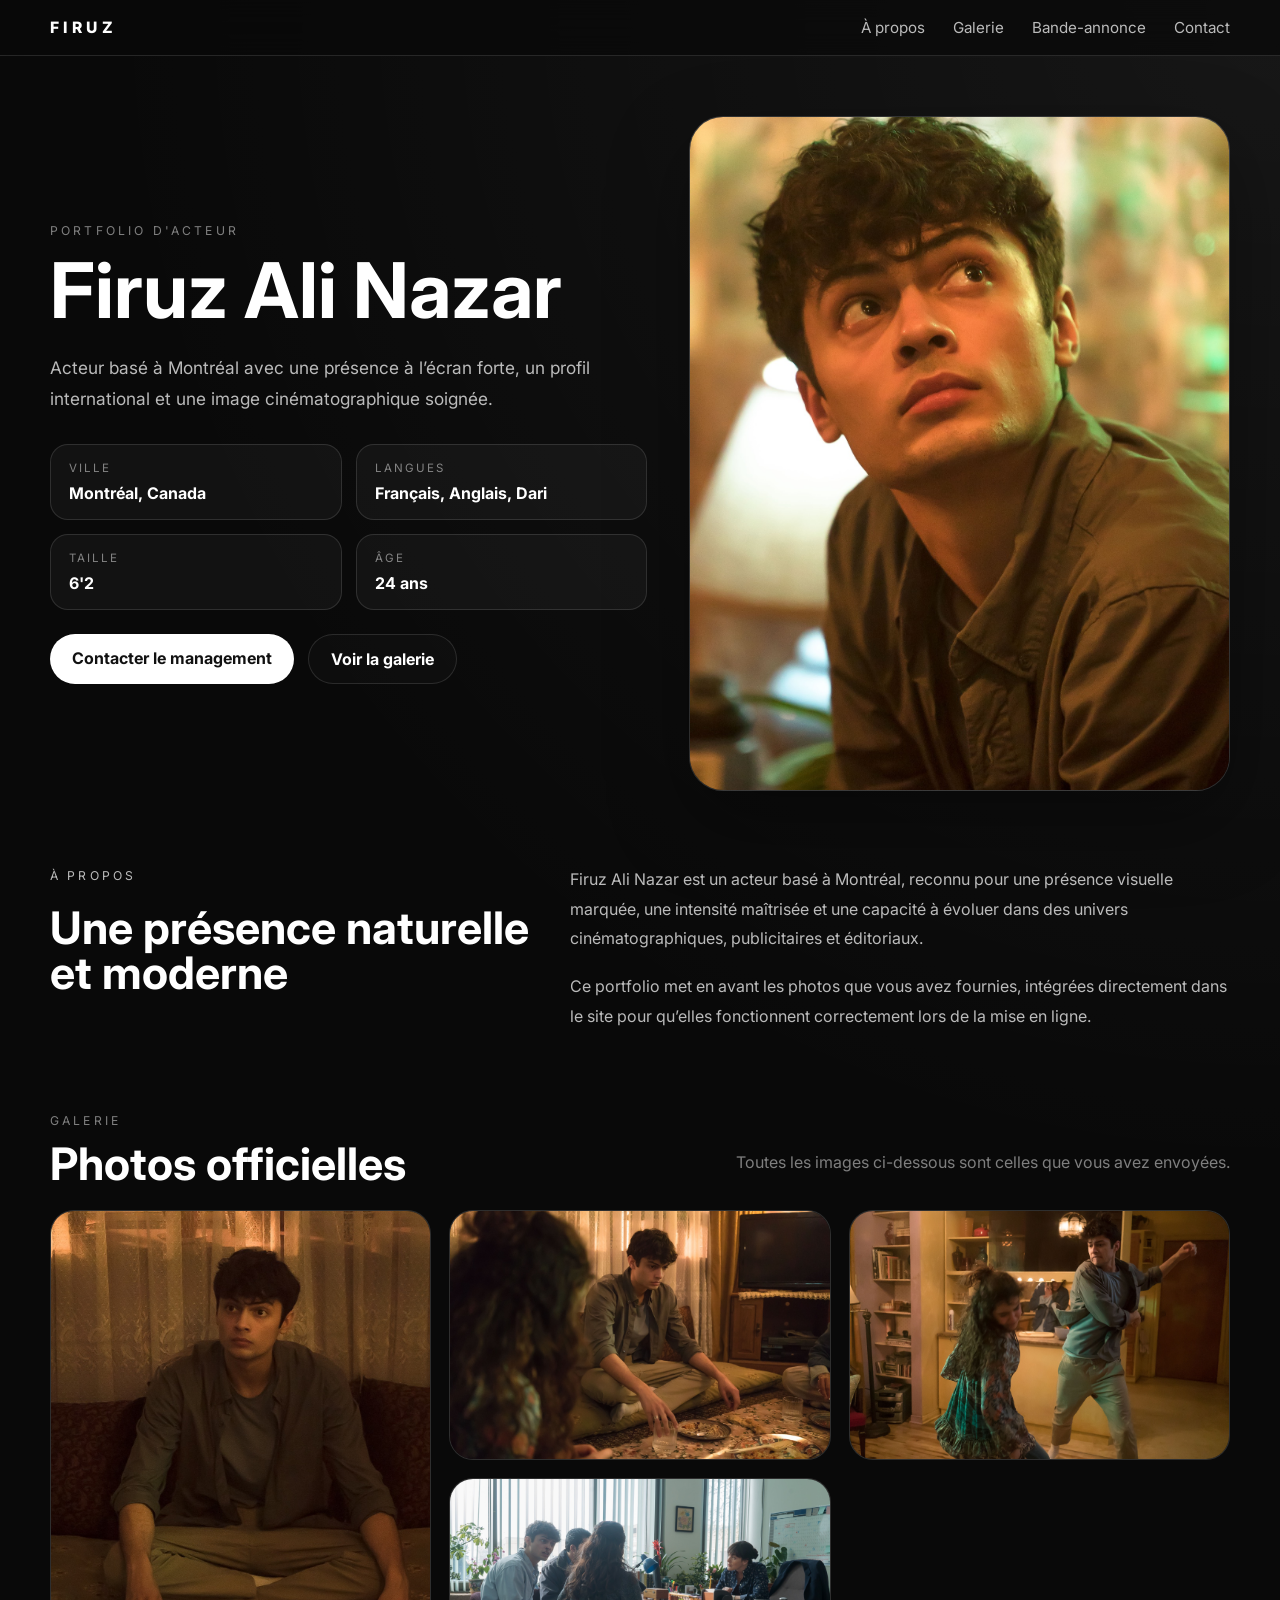
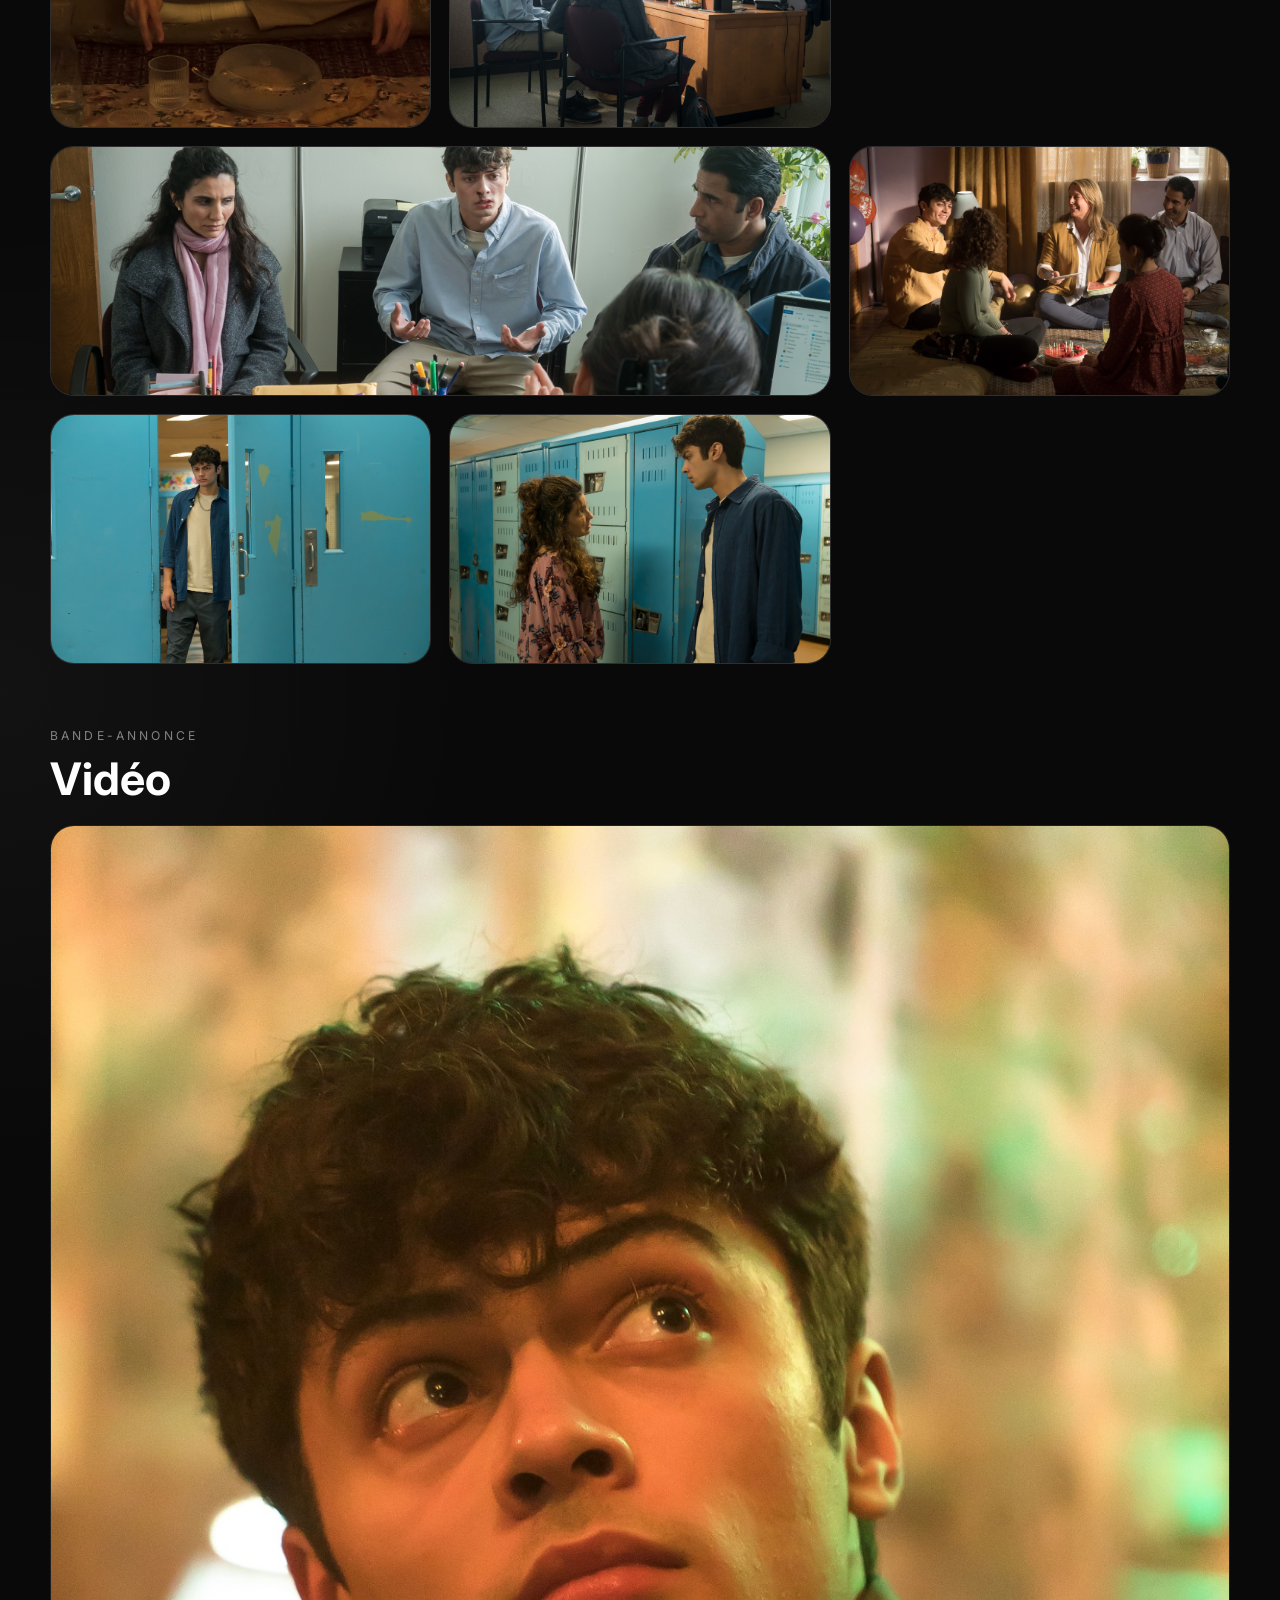
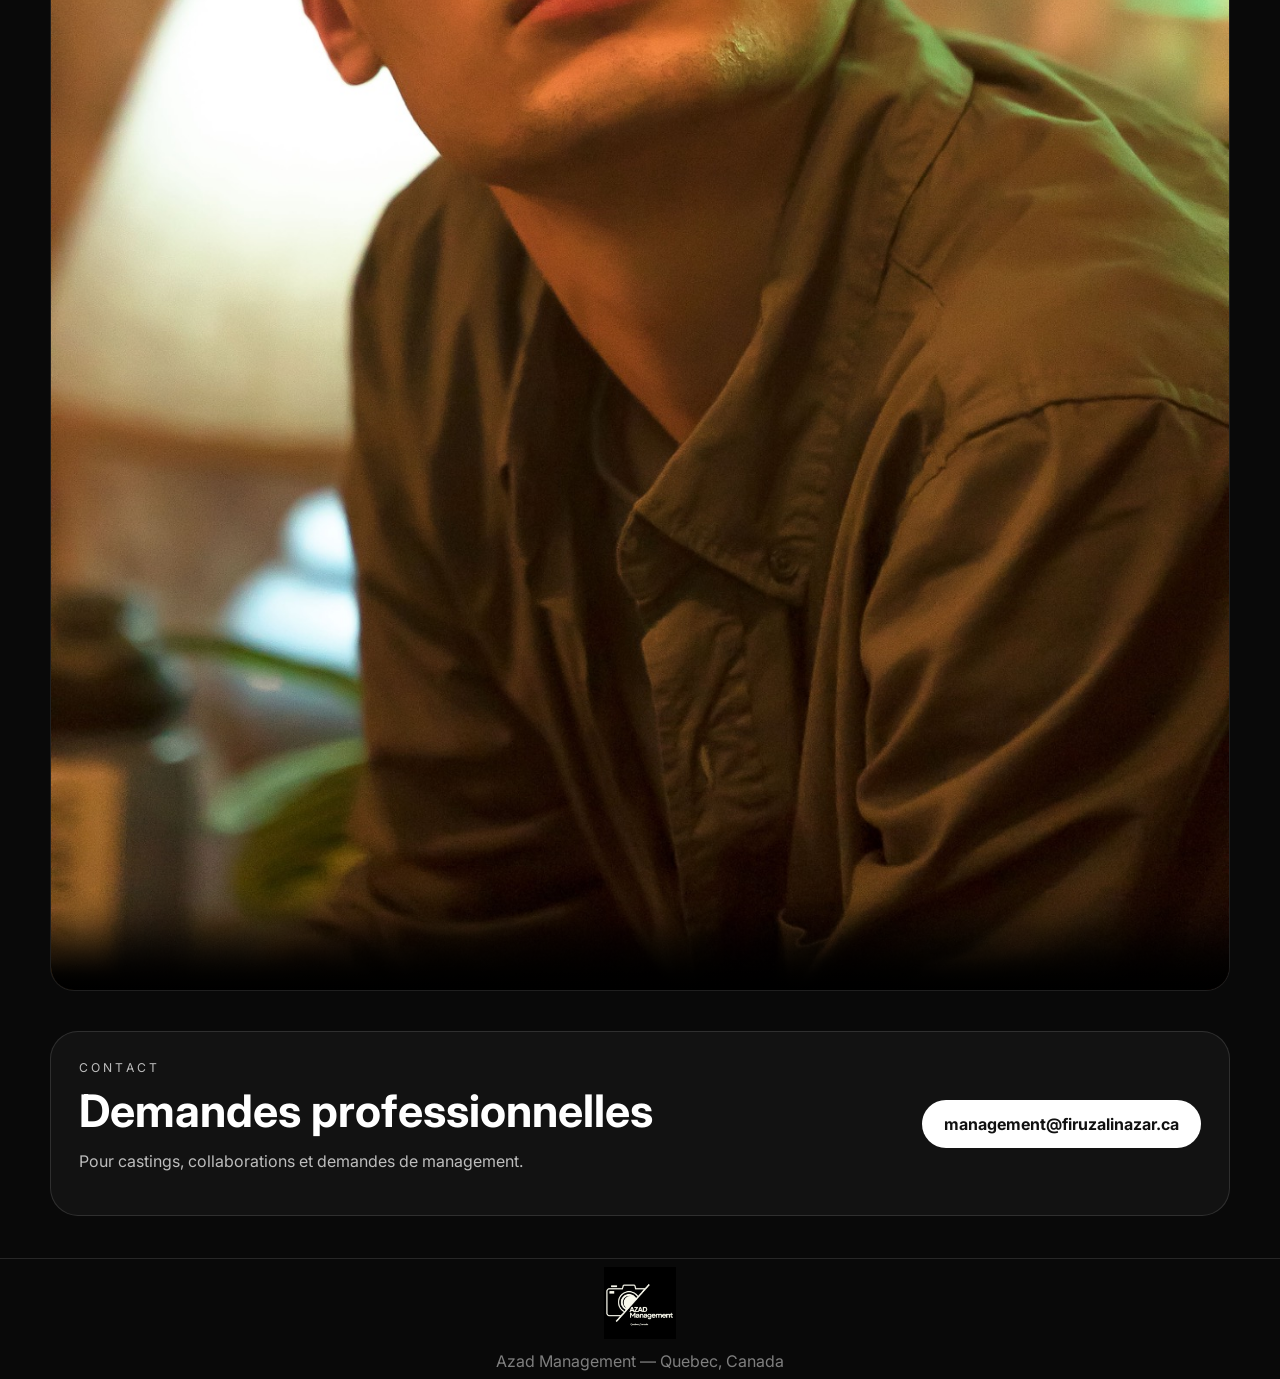
==== firuz-portfolio-site/index.html @ f8ce9411 "Add files via upload" ====
<!DOCTYPE html>
<html lang="fr">
<head>
  <meta charset="UTF-8" />
  <meta name="viewport" content="width=device-width, initial-scale=1.0" />
  <title>Firuz Ali Nazar | Portfolio</title>
  <meta name="description" content="Portfolio officiel de Firuz Ali Nazar — acteur basé à Montréal. Galerie, profil et bande-annonce." />
  <link rel="preconnect" href="https://fonts.googleapis.com">
  <link rel="preconnect" href="https://fonts.gstatic.com" crossorigin>
  <link href="https://fonts.googleapis.com/css2?family=Inter:wght@400;500;600;700;800&display=swap" rel="stylesheet">
  <link rel="stylesheet" href="style.css" />
</head>
<body>
  <header class="site-header">
    <div class="container nav-wrap">
      <a class="brand" href="#top">FIRUZ</a>
      <nav class="nav-links">
        <a href="#about">À propos</a>
        <a href="#gallery">Galerie</a>
        <a href="#trailer">Bande-annonce</a>
        <a href="#contact">Contact</a>
      </nav>
    </div>
  </header>

  <main id="top">
    <section class="hero container">
      <div class="hero-copy">
        <p class="eyebrow">Portfolio d'acteur</p>
        <h1>Firuz Ali Nazar</h1>
        <p class="lead">
          Acteur basé à Montréal avec une présence à l’écran forte, un profil international
          et une image cinématographique soignée.
        </p>
        <div class="meta-grid">
          <div><span>Ville</span><strong>Montréal, Canada</strong></div>
          <div><span>Langues</span><strong>Français, Anglais, Dari</strong></div>
          <div><span>Taille</span><strong>6'2</strong></div>
          <div><span>Âge</span><strong>24 ans</strong></div>
        </div>
        <div class="hero-actions">
          <a class="btn btn-solid" href="#contact">Contacter le management</a>
          <a class="btn btn-outline" href="#gallery">Voir la galerie</a>
        </div>
      </div>
      <div class="hero-image-wrap">
        <img src="images/firuz-hero.jpg" alt="Portrait de Firuz Ali Nazar" class="hero-image" />
      </div>
    </section>

    <section id="about" class="container section split-section">
      <div>
        <p class="eyebrow">À propos</p>
        <h2>Une présence naturelle et moderne</h2>
      </div>
      <div>
        <p>
          Firuz Ali Nazar est un acteur basé à Montréal, reconnu pour une présence visuelle marquée,
          une intensité maîtrisée et une capacité à évoluer dans des univers cinématographiques,
          publicitaires et éditoriaux.
        </p>
        <p>
          Ce portfolio met en avant les photos que vous avez fournies, intégrées directement dans le site
          pour qu’elles fonctionnent correctement lors de la mise en ligne.
        </p>
      </div>
    </section>

    <section id="gallery" class="container section">
      <div class="section-head">
        <div>
          <p class="eyebrow">Galerie</p>
          <h2>Photos officielles</h2>
        </div>
        <p class="section-note">Toutes les images ci-dessous sont celles que vous avez envoyées.</p>
      </div>
      <div class="gallery-grid">
        <figure class="gallery-card tall"><img src="images/gallery-1.jpg" alt="Firuz galerie 1" loading="lazy"></figure>
        <figure class="gallery-card"><img src="images/gallery-2.jpg" alt="Firuz galerie 2" loading="lazy"></figure>
        <figure class="gallery-card"><img src="images/gallery-3.jpg" alt="Firuz galerie 3" loading="lazy"></figure>
        <figure class="gallery-card"><img src="images/gallery-4.jpg" alt="Firuz galerie 4" loading="lazy"></figure>
        <figure class="gallery-card wide"><img src="images/gallery-5.jpg" alt="Firuz galerie 5" loading="lazy"></figure>
        <figure class="gallery-card"><img src="images/gallery-6.jpg" alt="Firuz galerie 6" loading="lazy"></figure>
        <figure class="gallery-card"><img src="images/gallery-7.jpg" alt="Firuz galerie 7" loading="lazy"></figure>
        <figure class="gallery-card"><img src="images/gallery-8.jpg" alt="Firuz galerie 8" loading="lazy"></figure>
      </div>
    </section>

    <section id="trailer" class="container section trailer-section">
      <div class="section-head">
        <div>
          <p class="eyebrow">Bande-annonce</p>
          <h2>Vidéo</h2>
        </div>
      </div>
      <div class="video-shell">
        <video controls preload="metadata" poster="images/firuz-hero.jpg">
          <source src="videos/firuz-trailer.mp4" type="video/mp4" />
          Votre navigateur ne supporte pas la lecture vidéo.
        </video>
      </div>
    </section>

    <section id="contact" class="container section contact-box">
      <div>
        <p class="eyebrow">Contact</p>
        <h2>Demandes professionnelles</h2>
        <p>Pour castings, collaborations et demandes de management.</p>
      </div>
      <a class="btn btn-solid" href="mailto:management@firuzalinazar.ca">management@firuzalinazar.ca</a>
    </section>
  </main>

  <footer class="site-footer">
    <div class="container footer-inner">
      <img src="images/azad-management-logo.png" alt="Azad Management" class="footer-logo" />
      <p>Azad Management — Quebec, Canada</p>
    </div>
  </footer>
</body>
</html>
---- firuz-portfolio-site/style.css ----
:root {
  --bg: #090909;
  --card: #111111;
  --line: rgba(255,255,255,.12);
  --soft: rgba(255,255,255,.72);
  --muted: rgba(255,255,255,.48);
  --white: #fff;
}
* { box-sizing: border-box; }
html { scroll-behavior: smooth; }
body {
  margin: 0;
  font-family: 'Inter', sans-serif;
  background:
    radial-gradient(circle at top right, rgba(255,255,255,.06), transparent 25%),
    radial-gradient(circle at left center, rgba(255,255,255,.04), transparent 18%),
    var(--bg);
  color: var(--white);
}
a { color: inherit; text-decoration: none; }
img, video { display: block; max-width: 100%; }
.container { width: min(1180px, calc(100% - 32px)); margin: 0 auto; }
.site-header {
  position: sticky; top: 0; z-index: 20;
  backdrop-filter: blur(16px);
  background: rgba(9,9,9,.72);
  border-bottom: 1px solid var(--line);
}
.nav-wrap {
  display: flex; align-items: center; justify-content: space-between;
  padding: 18px 0;
}
.brand { font-weight: 800; letter-spacing: .28em; font-size: .98rem; }
.nav-links { display: flex; gap: 28px; color: var(--soft); font-size: .95rem; }
.nav-links a:hover { color: var(--white); }
.hero {
  padding: 60px 0 32px;
  display: grid;
  grid-template-columns: 1.05fr .95fr;
  gap: 42px;
  align-items: center;
}
.eyebrow {
  text-transform: uppercase;
  letter-spacing: .26em;
  font-size: .76rem;
  color: var(--muted);
  margin: 0 0 14px;
}
h1, h2 { margin: 0; line-height: 1.02; }
h1 { font-size: clamp(2.8rem, 6vw, 5.2rem); }
h2 { font-size: clamp(1.8rem, 3.5vw, 2.8rem); }
.lead {
  margin: 22px 0 30px;
  color: var(--soft);
  font-size: 1.08rem;
  line-height: 1.8;
  max-width: 620px;
}
.meta-grid {
  display: grid;
  grid-template-columns: repeat(2, minmax(0, 1fr));
  gap: 14px;
}
.meta-grid div {
  padding: 16px 18px;
  background: rgba(255,255,255,.04);
  border: 1px solid var(--line);
  border-radius: 18px;
}
.meta-grid span {
  display: block;
  font-size: .72rem;
  letter-spacing: .18em;
  text-transform: uppercase;
  color: var(--muted);
  margin-bottom: 8px;
}
.meta-grid strong { font-size: 1rem; }
.hero-actions { display: flex; gap: 14px; margin-top: 24px; flex-wrap: wrap; }
.btn {
  padding: 14px 22px;
  border-radius: 999px;
  font-weight: 700;
  transition: .2s ease;
}
.btn-solid {
  background: var(--white); color: #111;
}
.btn-solid:hover { transform: translateY(-1px); }
.btn-outline {
  border: 1px solid var(--line);
  background: rgba(255,255,255,.02);
}
.btn-outline:hover { background: rgba(255,255,255,.06); }
.hero-image-wrap {
  border-radius: 34px;
  overflow: hidden;
  border: 1px solid var(--line);
  background: linear-gradient(180deg, rgba(255,255,255,.08), rgba(255,255,255,.02));
  box-shadow: 0 30px 80px rgba(0,0,0,.35);
}
.hero-image {
  width: 100%;
  aspect-ratio: 4 / 5;
  object-fit: cover;
}
.section { padding: 42px 0 22px; }
.split-section {
  display: grid; grid-template-columns: .85fr 1.15fr; gap: 32px;
  align-items: start;
}
.split-section p {
  margin: 0 0 18px;
  color: var(--soft);
  line-height: 1.85;
}
.section-head {
  display: flex; align-items: end; justify-content: space-between; gap: 20px; margin-bottom: 22px;
}
.section-note { color: var(--muted); }
.gallery-grid {
  display: grid;
  grid-template-columns: repeat(3, 1fr);
  gap: 18px;
  grid-auto-rows: 250px;
}
.gallery-card {
  margin: 0;
  border-radius: 24px;
  overflow: hidden;
  border: 1px solid var(--line);
  background: var(--card);
}
.gallery-card img {
  width: 100%; height: 100%; object-fit: cover;
  transition: transform .4s ease;
}
.gallery-card:hover img { transform: scale(1.03); }
.gallery-card.tall { grid-row: span 2; }
.gallery-card.wide { grid-column: span 2; }
.video-shell {
  border: 1px solid var(--line);
  border-radius: 24px;
  overflow: hidden;
  background: #000;
}
.video-shell video { width: 100%; }
.contact-box {
  margin-top: 18px;
  padding: 28px;
  border: 1px solid var(--line);
  border-radius: 28px;
  display: flex; align-items: center; justify-content: space-between; gap: 20px;
  background: rgba(255,255,255,.04);
}
.contact-box p { color: var(--soft); }
.site-footer {
  border-top: 1px solid var(--line);
  margin-top: 42px;
}
.footer-inner {
  min-height: 120px;
  display: flex; flex-direction: column; align-items: center; justify-content: center; gap: 12px;
  text-align: center;
}
.footer-logo { width: 72px; height: 72px; object-fit: contain; }
.footer-inner p { color: var(--muted); margin: 0; }
@media (max-width: 920px) {
  .hero, .split-section, .contact-box { grid-template-columns: 1fr; display: grid; }
  .gallery-grid { grid-template-columns: repeat(2, 1fr); }
  .gallery-card.wide { grid-column: span 2; }
}
@media (max-width: 640px) {
  .nav-wrap { flex-direction: column; gap: 12px; }
  .nav-links { gap: 16px; flex-wrap: wrap; justify-content: center; }
  .hero { padding-top: 34px; }
  .meta-grid, .gallery-grid { grid-template-columns: 1fr; }
  .gallery-grid { grid-auto-rows: 260px; }
  .gallery-card.tall, .gallery-card.wide { grid-row: span 1; grid-column: span 1; }
  .contact-box { padding: 22px; }
}
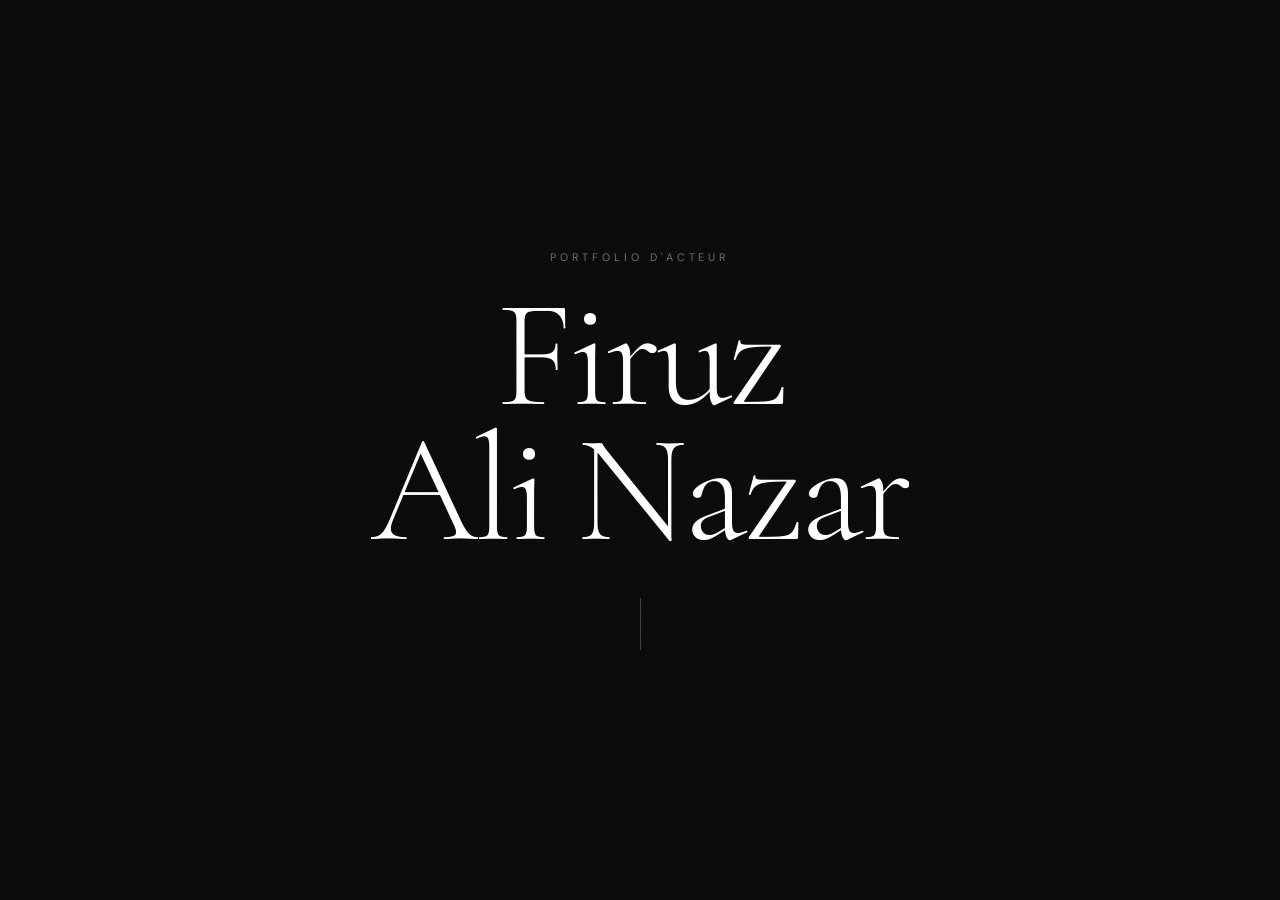
==== commit ee001f36: "rebuild: professional actor portfolio with page routing, upgraded fonts, gallery layout, loading ani" ====
--- a/firuz-portfolio-site/index.html
+++ b/firuz-portfolio-site/index.html
@@ -1,121 +1,423 @@
 <!DOCTYPE html>
-<html lang="fr">
+<html lang="fr" prefix="og: https://ogp.me/ns#">
 <head>
   <meta charset="UTF-8" />
+  <meta http-equiv="X-UA-Compatible" content="IE=edge" />
   <meta name="viewport" content="width=device-width, initial-scale=1.0" />
-  <title>Firuz Ali Nazar | Portfolio</title>
-  <meta name="description" content="Portfolio officiel de Firuz Ali Nazar — acteur basé à Montréal. Galerie, profil et bande-annonce." />
+
+  <!-- ── Primary ─────────────────────────────────────────── -->
+  <title>Firuz Ali Nazar — Acteur · Montréal</title>
+  <meta name="description"        content="Portfolio officiel de Firuz Ali Nazar — acteur basé à Montréal. Présence cinématographique forte, profil multilingue (français, anglais, dari). Disponible pour films, séries, publicités et vidéoclips." />
+  <meta name="keywords"           content="Firuz Ali Nazar, acteur Montréal, actor Montreal, portfolio acteur, Afghan actor Canada, multilingual actor, casting Montréal, Azad Management, acteur cinéma Québec" />
+  <meta name="author"             content="Firuz Ali Nazar" />
+  <meta name="robots"             content="index, follow" />
+  <meta name="theme-color"        content="#090909" />
+  <meta name="color-scheme"       content="dark" />
+  <link rel="canonical"           href="https://firuzalinazar.ca/" />
+
+  <!-- ── Open Graph (Facebook / LinkedIn / WhatsApp) ─────── -->
+  <meta property="og:type"        content="profile" />
+  <meta property="og:site_name"   content="Firuz Ali Nazar" />
+  <meta property="og:url"         content="https://firuzalinazar.ca/" />
+  <meta property="og:title"       content="Firuz Ali Nazar — Acteur · Montréal" />
+  <meta property="og:description" content="Portfolio officiel de Firuz Ali Nazar — acteur basé à Montréal. Profil multilingue, présence cinématographique forte. Disponible pour films, séries et publicités." />
+  <meta property="og:image"       content="https://firuzalinazar.ca/images/firuz-hero.jpg" />
+  <meta property="og:image:alt"   content="Firuz Ali Nazar — Portrait officiel" />
+  <meta property="og:image:width" content="1200" />
+  <meta property="og:image:height" content="630" />
+  <meta property="og:locale"      content="fr_CA" />
+  <meta property="og:locale:alternate" content="en_CA" />
+  <meta property="profile:first_name" content="Firuz" />
+  <meta property="profile:last_name"  content="Ali Nazar" />
+
+  <!-- ── Twitter / X Card ────────────────────────────────── -->
+  <meta name="twitter:card"        content="summary_large_image" />
+  <meta name="twitter:title"       content="Firuz Ali Nazar — Acteur · Montréal" />
+  <meta name="twitter:description" content="Portfolio officiel de Firuz Ali Nazar — acteur basé à Montréal. Profil multilingue, disponible pour films, séries et publicités." />
+  <meta name="twitter:image"       content="https://firuzalinazar.ca/images/firuz-hero.jpg" />
+  <meta name="twitter:image:alt"   content="Firuz Ali Nazar — Portrait officiel" />
+
+  <!-- ── Geo / Contact ───────────────────────────────────── -->
+  <meta name="geo.region"          content="CA-QC" />
+  <meta name="geo.placename"       content="Montréal, Québec, Canada" />
+  <meta name="geo.position"        content="45.5017;-73.5673" />
+  <meta name="ICBM"                content="45.5017, -73.5673" />
+
+  <!-- ── Structured Data (JSON-LD) ───────────────────────── -->
+  <script type="application/ld+json">
+  {
+    "@context": "https://schema.org",
+    "@type": "Person",
+    "name": "Firuz Ali Nazar",
+    "jobTitle": "Acteur",
+    "description": "Acteur basé à Montréal avec des origines afghanes. Profil multilingue : français, anglais, dari.",
+    "url": "https://firuzalinazar.ca",
+    "image": "https://firuzalinazar.ca/images/firuz-hero.jpg",
+    "email": "management@firuzalinazar.ca",
+    "address": {
+      "@type": "PostalAddress",
+      "addressLocality": "Montréal",
+      "addressRegion": "Québec",
+      "addressCountry": "CA"
+    },
+    "knowsLanguage": ["fr", "en", "prs"],
+    "nationality": { "@type": "Country", "name": "Canada" },
+    "sameAs": [],
+    "worksFor": {
+      "@type": "Organization",
+      "name": "Azad Management",
+      "address": {
+        "@type": "PostalAddress",
+        "addressRegion": "Québec",
+        "addressCountry": "CA"
+      }
+    }
+  }
+  </script>
+
+  <!-- ── Fonts ────────────────────────────────────────────── -->
   <link rel="preconnect" href="https://fonts.googleapis.com">
   <link rel="preconnect" href="https://fonts.gstatic.com" crossorigin>
-  <link href="https://fonts.googleapis.com/css2?family=Inter:wght@400;500;600;700;800&display=swap" rel="stylesheet">
+  <link href="https://fonts.googleapis.com/css2?family=Cormorant+Garamond:ital,wght@0,300;0,400;0,500;1,300;1,400;1,500&family=DM+Sans:opsz,wght@9..40,300;9..40,400;9..40,500&display=swap" rel="stylesheet">
+
   <link rel="stylesheet" href="style.css" />
 </head>
 <body>
-  <header class="site-header">
-    <div class="container nav-wrap">
-      <a class="brand" href="#top">FIRUZ</a>
-      <nav class="nav-links">
-        <a href="#about">À propos</a>
-        <a href="#gallery">Galerie</a>
-        <a href="#trailer">Bande-annonce</a>
-        <a href="#contact">Contact</a>
+
+  <!-- LOADER -->
+  <div class="loader" id="loader" aria-hidden="true">
+    <div class="loader__inner">
+      <p class="loader__eyebrow">Portfolio d'acteur</p>
+      <h1 class="loader__name">Firuz<br>Ali Nazar</h1>
+      <div class="loader__line"></div>
+    </div>
+  </div>
+
+  <!-- NAV -->
+  <header class="nav" id="nav">
+    <div class="nav__inner">
+      <button class="nav__brand" data-route="home">FIRUZ ALI NAZAR</button>
+      <nav class="nav__links" role="navigation" aria-label="Navigation principale">
+        <button class="nav__link" data-route="home">Accueil</button>
+        <button class="nav__link" data-route="about">À propos</button>
+        <button class="nav__link" data-route="gallery">Galerie</button>
+        <button class="nav__link" data-route="reel">Démo-reel</button>
+        <button class="nav__link" data-route="contact">Contact</button>
       </nav>
+      <button class="nav__burger" id="burger" aria-label="Ouvrir le menu" aria-expanded="false">
+        <span></span>
+        <span></span>
+      </button>
     </div>
   </header>
 
-  <main id="top">
-    <section class="hero container">
-      <div class="hero-copy">
-        <p class="eyebrow">Portfolio d'acteur</p>
-        <h1>Firuz Ali Nazar</h1>
-        <p class="lead">
-          Acteur basé à Montréal avec une présence à l’écran forte, un profil international
-          et une image cinématographique soignée.
+  <!-- MOBILE NAV OVERLAY -->
+  <div class="mobile-overlay" id="mobile-overlay" aria-hidden="true">
+    <nav class="mobile-overlay__nav">
+      <button class="mobile-nav__link" data-route="home">Accueil</button>
+      <button class="mobile-nav__link" data-route="about">À propos</button>
+      <button class="mobile-nav__link" data-route="gallery">Galerie</button>
+      <button class="mobile-nav__link" data-route="reel">Démo-reel</button>
+      <button class="mobile-nav__link" data-route="contact">Contact</button>
+    </nav>
+  </div>
+
+  <!-- PAGE: HOME -->
+  <section class="page" id="page-home" data-page="home">
+    <div class="hero">
+      <div class="hero__text">
+        <p class="eyebrow">Acteur · Talent Multilingue</p>
+        <h1 class="hero__name">
+          <span>Firuz</span>
+          <span>Ali Nazar</span>
+        </h1>
+        <p class="hero__location">Montréal, Canada</p>
+        <div class="hero__actions">
+          <button class="btn btn--primary" data-route="contact">Contacter le management</button>
+          <button class="btn btn--outline" data-route="gallery">Voir la galerie</button>
+        </div>
+      </div>
+      <div class="hero__image">
+        <img src="images/firuz-hero.jpg" alt="Firuz Ali Nazar — Portrait" />
+        <div class="hero__image-credit">© Vero B. Photography</div>
+      </div>
+    </div>
+  </section>
+
+  <!-- PAGE: ABOUT -->
+  <section class="page" id="page-about" data-page="about">
+    <div class="about">
+      <div class="about__visual">
+        <img src="images/gallery-3.jpg" alt="Firuz Ali Nazar" />
+      </div>
+      <div class="about__body">
+        <p class="eyebrow">À propos</p>
+        <h2 class="page-title">Présence naturelle.<br>Profil international.</h2>
+        <p class="text">
+          Firuz Ali Nazar est un acteur basé à Montréal aux origines afghanes,
+          reconnu pour une présence visuelle forte et une intensité émotionnelle maîtrisée.
         </p>
-        <div class="meta-grid">
-          <div><span>Ville</span><strong>Montréal, Canada</strong></div>
-          <div><span>Langues</span><strong>Français, Anglais, Dari</strong></div>
-          <div><span>Taille</span><strong>6'2</strong></div>
-          <div><span>Âge</span><strong>24 ans</strong></div>
-        </div>
-        <div class="hero-actions">
-          <a class="btn btn-solid" href="#contact">Contacter le management</a>
-          <a class="btn btn-outline" href="#gallery">Voir la galerie</a>
-        </div>
-      </div>
-      <div class="hero-image-wrap">
-        <img src="images/firuz-hero.jpg" alt="Portrait de Firuz Ali Nazar" class="hero-image" />
-      </div>
-    </section>
-
-    <section id="about" class="container section split-section">
-      <div>
-        <p class="eyebrow">À propos</p>
-        <h2>Une présence naturelle et moderne</h2>
-      </div>
-      <div>
-        <p>
-          Firuz Ali Nazar est un acteur basé à Montréal, reconnu pour une présence visuelle marquée,
-          une intensité maîtrisée et une capacité à évoluer dans des univers cinématographiques,
-          publicitaires et éditoriaux.
+        <p class="text">
+          Son profil multilingue — français, anglais, dari — lui permet d'évoluer avec aisance
+          dans les productions internationales. Disponible pour films, séries, vidéoclips et publicités.
         </p>
-        <p>
-          Ce portfolio met en avant les photos que vous avez fournies, intégrées directement dans le site
-          pour qu’elles fonctionnent correctement lors de la mise en ligne.
-        </p>
-      </div>
-    </section>
-
-    <section id="gallery" class="container section">
-      <div class="section-head">
-        <div>
-          <p class="eyebrow">Galerie</p>
-          <h2>Photos officielles</h2>
-        </div>
-        <p class="section-note">Toutes les images ci-dessous sont celles que vous avez envoyées.</p>
+        <div class="stat-grid">
+          <div class="stat"><span class="stat__key">Âge</span><span class="stat__val">24 ans</span></div>
+          <div class="stat"><span class="stat__key">Taille</span><span class="stat__val">6'2"</span></div>
+          <div class="stat"><span class="stat__key">Poids</span><span class="stat__val">160 lbs</span></div>
+          <div class="stat"><span class="stat__key">Yeux</span><span class="stat__val">Bruns</span></div>
+          <div class="stat"><span class="stat__key">Cheveux</span><span class="stat__val">Bruns</span></div>
+          <div class="stat"><span class="stat__key">Langues</span><span class="stat__val">Français · Anglais · Dari</span></div>
+          <div class="stat"><span class="stat__key">Localisation</span><span class="stat__val">Montréal, Canada</span></div>
+          <div class="stat"><span class="stat__key">Origines</span><span class="stat__val">Afghanes</span></div>
+        </div>
+        <div class="about__cta">
+          <button class="btn btn--primary" data-route="contact">Contacter le management</button>
+          <button class="btn btn--outline" data-route="reel">Voir le démo-reel</button>
+        </div>
+      </div>
+    </div>
+  </section>
+
+  <!-- PAGE: GALLERY -->
+  <section class="page" id="page-gallery" data-page="gallery">
+    <div class="gallery-wrap">
+      <div class="gallery-wrap__head">
+        <p class="eyebrow">Photos officielles</p>
+        <h2 class="page-title">Galerie</h2>
       </div>
       <div class="gallery-grid">
-        <figure class="gallery-card tall"><img src="images/gallery-1.jpg" alt="Firuz galerie 1" loading="lazy"></figure>
-        <figure class="gallery-card"><img src="images/gallery-2.jpg" alt="Firuz galerie 2" loading="lazy"></figure>
-        <figure class="gallery-card"><img src="images/gallery-3.jpg" alt="Firuz galerie 3" loading="lazy"></figure>
-        <figure class="gallery-card"><img src="images/gallery-4.jpg" alt="Firuz galerie 4" loading="lazy"></figure>
-        <figure class="gallery-card wide"><img src="images/gallery-5.jpg" alt="Firuz galerie 5" loading="lazy"></figure>
-        <figure class="gallery-card"><img src="images/gallery-6.jpg" alt="Firuz galerie 6" loading="lazy"></figure>
-        <figure class="gallery-card"><img src="images/gallery-7.jpg" alt="Firuz galerie 7" loading="lazy"></figure>
-        <figure class="gallery-card"><img src="images/gallery-8.jpg" alt="Firuz galerie 8" loading="lazy"></figure>
-      </div>
-    </section>
-
-    <section id="trailer" class="container section trailer-section">
-      <div class="section-head">
-        <div>
-          <p class="eyebrow">Bande-annonce</p>
-          <h2>Vidéo</h2>
-        </div>
-      </div>
-      <div class="video-shell">
+        <figure class="gallery-cell" data-idx="0"><img src="images/gallery-1.jpg" alt="Firuz Ali Nazar" loading="lazy"></figure>
+        <figure class="gallery-cell" data-idx="1"><img src="images/gallery-2.jpg" alt="Firuz Ali Nazar" loading="lazy"></figure>
+        <figure class="gallery-cell" data-idx="2"><img src="images/gallery-3.jpg" alt="Firuz Ali Nazar" loading="lazy"></figure>
+        <figure class="gallery-cell" data-idx="3"><img src="images/gallery-4.jpg" alt="Firuz Ali Nazar" loading="lazy"></figure>
+        <figure class="gallery-cell" data-idx="4"><img src="images/gallery-5.jpg" alt="Firuz Ali Nazar" loading="lazy"></figure>
+        <figure class="gallery-cell" data-idx="5"><img src="images/gallery-6.jpg" alt="Firuz Ali Nazar" loading="lazy"></figure>
+        <figure class="gallery-cell" data-idx="6"><img src="images/gallery-7.jpg" alt="Firuz Ali Nazar" loading="lazy"></figure>
+        <figure class="gallery-cell" data-idx="7"><img src="images/gallery-8.jpg" alt="Firuz Ali Nazar" loading="lazy"></figure>
+      </div>
+    </div>
+  </section>
+
+  <!-- LIGHTBOX -->
+  <div class="lightbox" id="lightbox" role="dialog" aria-modal="true" aria-hidden="true" aria-label="Image agrandie">
+    <button class="lb-close" id="lb-close" aria-label="Fermer">&#x2715;</button>
+    <button class="lb-prev"  id="lb-prev"  aria-label="Image précédente">&#8592;</button>
+    <button class="lb-next"  id="lb-next"  aria-label="Image suivante">&#8594;</button>
+    <div class="lb-canvas">
+      <img id="lb-img" src="" alt="Firuz Ali Nazar" class="lb-img" />
+    </div>
+    <div class="lb-counter" id="lb-counter">1 / 8</div>
+  </div>
+
+  <!-- PAGE: REEL -->
+  <section class="page" id="page-reel" data-page="reel">
+    <div class="reel-wrap">
+      <div class="reel-wrap__head">
+        <p class="eyebrow">Bande-annonce</p>
+        <h2 class="page-title">Démo reel</h2>
+      </div>
+      <div class="reel-player">
         <video controls preload="metadata" poster="images/firuz-hero.jpg">
           <source src="videos/firuz-trailer.mp4" type="video/mp4" />
           Votre navigateur ne supporte pas la lecture vidéo.
         </video>
       </div>
-    </section>
-
-    <section id="contact" class="container section contact-box">
-      <div>
+      <div class="credits">
+        <p class="eyebrow" style="margin-bottom:1.4rem;">Crédits</p>
+        <div class="credit-row">
+          <span class="credit-row__title">Ma Fille Tu Seras Libre</span>
+          <span class="credit-row__meta">Long métrage · Rôle principal</span>
+        </div>
+      </div>
+    </div>
+  </section>
+
+  <!-- PAGE: CONTACT -->
+  <section class="page" id="page-contact" data-page="contact">
+    <div class="contact">
+      <div class="contact__main">
         <p class="eyebrow">Contact</p>
-        <h2>Demandes professionnelles</h2>
-        <p>Pour castings, collaborations et demandes de management.</p>
-      </div>
-      <a class="btn btn-solid" href="mailto:management@firuzalinazar.ca">management@firuzalinazar.ca</a>
-    </section>
-  </main>
-
-  <footer class="site-footer">
-    <div class="container footer-inner">
-      <img src="images/azad-management-logo.png" alt="Azad Management" class="footer-logo" />
-      <p>Azad Management — Quebec, Canada</p>
-    </div>
-  </footer>
+        <h2 class="page-title">Demandes<br>professionnelles.</h2>
+        <p class="text">
+          Pour castings, collaborations et projets, veuillez contacter le management directement.
+        </p>
+        <a class="contact__email" href="mailto:management@firuzalinazar.ca">
+          management@firuzalinazar.ca
+        </a>
+        <div class="contact__actions">
+          <a class="btn btn--primary" href="mailto:management@firuzalinazar.ca">Envoyer un email</a>
+        </div>
+      </div>
+      <div class="contact__mgmt">
+        <div class="mgmt">
+          <img src="images/azad-management-logo.png" alt="Azad Management" class="mgmt__logo" />
+          <p class="mgmt__name">Azad Management</p>
+          <p class="mgmt__loc">Quebec, Canada</p>
+        </div>
+      </div>
+    </div>
+  </section>
+
+  <script>
+  /* ============================================================
+     ROUTER
+     ============================================================ */
+  (function () {
+    const ROUTES = ['home', 'about', 'gallery', 'reel', 'contact'];
+    let active = null;
+
+    function navigate(route) {
+      if (!ROUTES.includes(route)) route = 'home';
+      if (route === active) return;
+
+      // Pause video when leaving reel
+      if (active === 'reel') {
+        var vid = document.querySelector('#page-reel video');
+        if (vid) vid.pause();
+      }
+
+      // Hide current, show next
+      if (active) {
+        document.getElementById('page-' + active).classList.remove('page--visible');
+        // Reset gallery so it re-animates on next visit
+        if (active === 'gallery') {
+          var prevGrid = document.querySelector('.gallery-grid');
+          if (prevGrid) prevGrid.classList.remove('gallery-grid--revealed');
+        }
+      }
+      var next = document.getElementById('page-' + route);
+      if (next) {
+        next.classList.add('page--visible');
+        var scrollable = next.querySelector('.gallery-wrap, .reel-wrap, .about__body');
+        if (scrollable) scrollable.scrollTop = 0;
+        // Trigger staggered gallery entrance
+        if (route === 'gallery') {
+          var grid = document.querySelector('.gallery-grid');
+          if (grid) setTimeout(function() { grid.classList.add('gallery-grid--revealed'); }, 60);
+        }
+      }
+
+      // Update nav active states
+      document.querySelectorAll('.nav__link, .mobile-nav__link').forEach(function(el) {
+        el.classList.toggle('nav__link--active', el.dataset.route === route);
+      });
+
+      active = route;
+      history.pushState({ route: route }, '', '#' + route);
+    }
+
+    // Bind all [data-route] triggers
+    document.querySelectorAll('[data-route]').forEach(function(el) {
+      el.addEventListener('click', function() {
+        navigate(el.dataset.route);
+        closeMobileNav();
+      });
+    });
+
+    // Browser back/forward
+    window.addEventListener('popstate', function(e) {
+      navigate((e.state && e.state.route) || location.hash.replace('#', '') || 'home');
+    });
+
+    /* Mobile nav */
+    var burger  = document.getElementById('burger');
+    var overlay = document.getElementById('mobile-overlay');
+
+    function closeMobileNav() {
+      overlay.classList.remove('mobile-overlay--open');
+      overlay.setAttribute('aria-hidden', 'true');
+      burger.setAttribute('aria-expanded', 'false');
+      burger.classList.remove('nav__burger--open');
+    }
+
+    burger.addEventListener('click', function() {
+      var open = overlay.classList.toggle('mobile-overlay--open');
+      overlay.setAttribute('aria-hidden', String(!open));
+      burger.setAttribute('aria-expanded', String(open));
+      burger.classList.toggle('nav__burger--open', open);
+    });
+
+    // Init
+    navigate(location.hash.replace('#', '') || 'home');
+  })();
+
+  /* ============================================================
+     LIGHTBOX
+     ============================================================ */
+  (function () {
+    var srcs = [
+      'images/gallery-1.jpg', 'images/gallery-2.jpg',
+      'images/gallery-3.jpg', 'images/gallery-4.jpg',
+      'images/gallery-5.jpg', 'images/gallery-6.jpg',
+      'images/gallery-7.jpg', 'images/gallery-8.jpg'
+    ];
+
+    var lb        = document.getElementById('lightbox');
+    var lbImg     = document.getElementById('lb-img');
+    var lbCounter = document.getElementById('lb-counter');
+    var lbClose   = document.getElementById('lb-close');
+    var lbPrev    = document.getElementById('lb-prev');
+    var lbNext    = document.getElementById('lb-next');
+    var idx = 0;
+
+    function show(i) {
+      idx = (i + srcs.length) % srcs.length;
+      lbImg.src = srcs[idx];
+      lbCounter.textContent = (idx + 1) + ' / ' + srcs.length;
+    }
+
+    function open(i) {
+      show(i);
+      lb.classList.add('lightbox--open');
+      lb.setAttribute('aria-hidden', 'false');
+      lbClose.focus();
+    }
+
+    function close() {
+      lb.classList.remove('lightbox--open');
+      lb.setAttribute('aria-hidden', 'true');
+    }
+
+    document.querySelectorAll('.gallery-cell').forEach(function(cell) {
+      cell.addEventListener('click', function() { open(+cell.dataset.idx); });
+    });
+
+    lbClose.addEventListener('click', close);
+    lbPrev.addEventListener('click', function() { show(idx - 1); });
+    lbNext.addEventListener('click', function() { show(idx + 1); });
+    lb.addEventListener('click', function(e) { if (e.target === lb) close(); });
+
+    document.addEventListener('keydown', function(e) {
+      if (!lb.classList.contains('lightbox--open')) return;
+      if (e.key === 'Escape')     close();
+      if (e.key === 'ArrowLeft')  show(idx - 1);
+      if (e.key === 'ArrowRight') show(idx + 1);
+    });
+  })();
+
+  /* ============================================================
+     LOADER
+     ============================================================ */
+  (function () {
+    var loader = document.getElementById('loader');
+
+    // Dismiss loader after reveal animation completes
+    function dismiss() {
+      loader.classList.add('loader--out');
+      loader.addEventListener('transitionend', function onEnd(e) {
+        if (e.propertyName !== 'opacity') return;
+        loader.removeEventListener('transitionend', onEnd);
+        loader.style.display = 'none';
+      });
+    }
+
+    // Wait for fonts + a minimum hold time for the dramatic effect
+    var minHold = new Promise(function(res) { setTimeout(res, 1800); });
+    var fontsReady = document.fonts ? document.fonts.ready : Promise.resolve();
+
+    Promise.all([minHold, fontsReady]).then(dismiss);
+  })();
+  </script>
 </body>
 </html>
--- a/firuz-portfolio-site/style.css
+++ b/firuz-portfolio-site/style.css
@@ -1,182 +1,850 @@
+/* ============================================================
+   TOKENS
+   ============================================================ */
 :root {
-  --bg: #090909;
-  --card: #111111;
-  --line: rgba(255,255,255,.12);
-  --soft: rgba(255,255,255,.72);
-  --muted: rgba(255,255,255,.48);
-  --white: #fff;
-}
-* { box-sizing: border-box; }
-html { scroll-behavior: smooth; }
+  --bg:     #090909;
+  --card:   #111111;
+  --line:   rgba(255, 255, 255, 0.1);
+  --soft:   rgba(255, 255, 255, 0.72);
+  --muted:  rgba(255, 255, 255, 0.42);
+  --white:  #ffffff;
+
+  --font-display: 'Cormorant Garamond', Georgia, 'Times New Roman', serif;
+  --font-ui:      'DM Sans', system-ui, -apple-system, sans-serif;
+
+  --nav-h:    70px;
+  --ease:     cubic-bezier(.4, 0, .2, 1);
+  --ease-out: cubic-bezier(.16, 1, .3, 1);
+  --gutter:   clamp(24px, 5vw, 64px);
+}
+
+/* ============================================================
+   RESET
+   ============================================================ */
+*, *::before, *::after { box-sizing: border-box; margin: 0; padding: 0; }
+
+html {
+  font-size: 16px;
+  -webkit-font-smoothing: antialiased;
+  -moz-osx-font-smoothing: grayscale;
+}
+
 body {
-  margin: 0;
-  font-family: 'Inter', sans-serif;
-  background:
-    radial-gradient(circle at top right, rgba(255,255,255,.06), transparent 25%),
-    radial-gradient(circle at left center, rgba(255,255,255,.04), transparent 18%),
-    var(--bg);
+  font-family: var(--font-ui);
+  background: var(--bg);
   color: var(--white);
-}
+  height: 100dvh;
+  overflow: hidden;
+}
+
+img, video { display: block; max-width: 100%; }
+button { cursor: pointer; border: none; background: none; font: inherit; color: inherit; }
 a { color: inherit; text-decoration: none; }
-img, video { display: block; max-width: 100%; }
-.container { width: min(1180px, calc(100% - 32px)); margin: 0 auto; }
-.site-header {
-  position: sticky; top: 0; z-index: 20;
-  backdrop-filter: blur(16px);
-  background: rgba(9,9,9,.72);
+figure { margin: 0; }
+
+/* Cinematic film grain overlay */
+body::after {
+  content: '';
+  position: fixed;
+  inset: 0;
+  z-index: 9999;
+  pointer-events: none;
+  opacity: .028;
+  background-image: url("data:image/svg+xml,%3Csvg xmlns='http://www.w3.org/2000/svg' width='300' height='300'%3E%3Cfilter id='n'%3E%3CfeTurbulence type='fractalNoise' baseFrequency='.65' numOctaves='3' stitchTiles='stitch'/%3E%3C/filter%3E%3Crect width='300' height='300' filter='url(%23n)'/%3E%3C/svg%3E");
+  background-size: 200px;
+}
+
+/* ============================================================
+   TYPOGRAPHY UTILITIES
+   ============================================================ */
+.eyebrow {
+  font-family: var(--font-ui);
+  font-size: .72rem;
+  font-weight: 400;
+  letter-spacing: .28em;
+  text-transform: uppercase;
+  color: var(--muted);
+}
+
+.page-title {
+  font-family: var(--font-display);
+  font-size: clamp(2.6rem, 4.5vw, 4.5rem);
+  font-weight: 300;
+  line-height: 1.04;
+  letter-spacing: -.02em;
+  margin-top: 14px;
+}
+
+.text {
+  font-size: .96rem;
+  font-weight: 300;
+  line-height: 1.85;
+  color: var(--soft);
+  max-width: 55ch;
+  margin-top: 18px;
+}
+
+/* ============================================================
+   BUTTONS
+   ============================================================ */
+.btn {
+  display: inline-flex;
+  align-items: center;
+  justify-content: center;
+  padding: 13px 26px;
+  font-size: .78rem;
+  font-weight: 500;
+  letter-spacing: .12em;
+  text-transform: uppercase;
+  border-radius: 3px;
+  transition: all .25s var(--ease);
+  white-space: nowrap;
+  cursor: pointer;
+}
+
+.btn--primary {
+  background: var(--white);
+  color: var(--bg);
+}
+.btn--primary:hover { background: rgba(255,255,255,.86); }
+
+.btn--outline {
+  border: 1px solid rgba(255,255,255,.25);
+  color: var(--white);
+}
+.btn--outline:hover {
+  border-color: rgba(255,255,255,.6);
+  background: rgba(255,255,255,.05);
+}
+
+/* ============================================================
+   NAV
+   ============================================================ */
+.nav {
+  position: fixed;
+  top: 0; left: 0; right: 0;
+  height: var(--nav-h);
+  z-index: 100;
   border-bottom: 1px solid var(--line);
-}
-.nav-wrap {
-  display: flex; align-items: center; justify-content: space-between;
-  padding: 18px 0;
-}
-.brand { font-weight: 800; letter-spacing: .28em; font-size: .98rem; }
-.nav-links { display: flex; gap: 28px; color: var(--soft); font-size: .95rem; }
-.nav-links a:hover { color: var(--white); }
+  backdrop-filter: blur(24px) saturate(.8);
+  background: rgba(9, 9, 9, .75);
+}
+
+.nav__inner {
+  display: flex;
+  align-items: center;
+  justify-content: space-between;
+  height: 100%;
+  padding: 0 var(--gutter);
+  max-width: 1440px;
+  margin: 0 auto;
+}
+
+.nav__brand {
+  font-family: var(--font-ui);
+  font-size: .74rem;
+  font-weight: 500;
+  letter-spacing: .34em;
+  text-transform: uppercase;
+}
+
+.nav__links {
+  display: flex;
+  gap: 36px;
+  align-items: center;
+}
+
+.nav__link {
+  font-size: .74rem;
+  font-weight: 400;
+  letter-spacing: .12em;
+  text-transform: uppercase;
+  color: var(--muted);
+  position: relative;
+  padding-bottom: 3px;
+  transition: color .2s;
+}
+
+.nav__link::after {
+  content: '';
+  position: absolute;
+  bottom: -2px; left: 0; right: 0;
+  height: 1px;
+  background: var(--white);
+  transform: scaleX(0);
+  transform-origin: left;
+  transition: transform .3s var(--ease-out);
+}
+
+.nav__link:hover,
+.nav__link--active {
+  color: var(--white);
+}
+
+.nav__link--active::after,
+.nav__link:hover::after {
+  transform: scaleX(1);
+}
+
+/* Burger */
+.nav__burger {
+  display: none;
+  flex-direction: column;
+  gap: 7px;
+  padding: 10px;
+  margin-right: -10px;
+}
+
+.nav__burger span {
+  display: block;
+  width: 22px;
+  height: 1.5px;
+  background: var(--white);
+  transition: transform .3s var(--ease), opacity .2s;
+}
+
+.nav__burger--open span:first-child { transform: translateY(8.5px) rotate(45deg); }
+.nav__burger--open span:last-child  { transform: translateY(-8.5px) rotate(-45deg); }
+
+/* ============================================================
+   MOBILE OVERLAY
+   ============================================================ */
+.mobile-overlay {
+  position: fixed;
+  inset: var(--nav-h) 0 0 0;
+  z-index: 90;
+  background: var(--bg);
+  display: flex;
+  align-items: center;
+  justify-content: center;
+  opacity: 0;
+  pointer-events: none;
+  transition: opacity .3s var(--ease);
+}
+
+.mobile-overlay--open {
+  opacity: 1;
+  pointer-events: all;
+}
+
+.mobile-overlay__nav {
+  display: flex;
+  flex-direction: column;
+  align-items: center;
+  gap: 40px;
+}
+
+.mobile-nav__link {
+  font-family: var(--font-display);
+  font-size: 2.6rem;
+  font-weight: 300;
+  font-style: italic;
+  color: var(--soft);
+  transition: color .2s;
+}
+
+.mobile-nav__link:hover,
+.mobile-nav__link.nav__link--active {
+  color: var(--white);
+}
+
+/* ============================================================
+   PAGES — base
+   ============================================================ */
+.page {
+  position: fixed;
+  inset: var(--nav-h) 0 0 0;
+  overflow: hidden;
+  opacity: 0;
+  pointer-events: none;
+  transition: opacity .45s var(--ease);
+}
+
+.page--visible {
+  opacity: 1;
+  pointer-events: all;
+}
+
+/* ============================================================
+   PAGE: HOME
+   ============================================================ */
 .hero {
-  padding: 60px 0 32px;
   display: grid;
-  grid-template-columns: 1.05fr .95fr;
-  gap: 42px;
-  align-items: center;
-}
-.eyebrow {
-  text-transform: uppercase;
-  letter-spacing: .26em;
-  font-size: .76rem;
+  grid-template-columns: 1fr 1fr;
+  height: 100%;
+}
+
+.hero__text {
+  display: flex;
+  flex-direction: column;
+  justify-content: center;
+  padding: 48px var(--gutter);
+}
+
+.hero__name {
+  font-family: var(--font-display);
+  font-size: clamp(5rem, 8vw, 9rem);
+  font-weight: 300;
+  line-height: .88;
+  letter-spacing: -.03em;
+  margin-top: 20px;
+}
+
+.hero__name span { display: block; }
+
+.hero__location {
+  margin-top: 28px;
+  font-size: .72rem;
+  letter-spacing: .24em;
+  text-transform: uppercase;
   color: var(--muted);
-  margin: 0 0 14px;
-}
-h1, h2 { margin: 0; line-height: 1.02; }
-h1 { font-size: clamp(2.8rem, 6vw, 5.2rem); }
-h2 { font-size: clamp(1.8rem, 3.5vw, 2.8rem); }
-.lead {
-  margin: 22px 0 30px;
-  color: var(--soft);
-  font-size: 1.08rem;
-  line-height: 1.8;
-  max-width: 620px;
-}
-.meta-grid {
+}
+
+.hero__actions {
+  display: flex;
+  gap: 14px;
+  margin-top: 44px;
+  flex-wrap: wrap;
+}
+
+.hero__image {
+  position: relative;
+  overflow: hidden;
+}
+
+.hero__image img {
+  width: 100%;
+  height: 100%;
+  object-fit: cover;
+  object-position: top center;
+}
+
+.hero__image-credit {
+  position: absolute;
+  bottom: 16px;
+  right: 16px;
+  font-size: .64rem;
+  letter-spacing: .14em;
+  text-transform: uppercase;
+  color: rgba(255,255,255,.32);
+}
+
+/* ============================================================
+   PAGE: ABOUT
+   ============================================================ */
+.about {
   display: grid;
-  grid-template-columns: repeat(2, minmax(0, 1fr));
+  grid-template-columns: 1fr 1.15fr;
+  height: 100%;
+}
+
+.about__visual { overflow: hidden; }
+
+.about__visual img {
+  width: 100%;
+  height: 100%;
+  object-fit: cover;
+  object-position: top;
+}
+
+.about__body {
+  overflow-y: auto;
+  padding: 56px var(--gutter);
+  display: flex;
+  flex-direction: column;
+  justify-content: center;
+}
+
+/* Stats table */
+.stat-grid {
+  display: grid;
+  grid-template-columns: 1fr 1fr;
+  border-top: 1px solid var(--line);
+  margin-top: 40px;
+}
+
+.stat {
+  display: flex;
+  flex-direction: column;
+  gap: 5px;
+  padding: 14px 0;
+  border-bottom: 1px solid var(--line);
+}
+
+.stat:nth-child(odd) {
+  padding-right: 28px;
+  border-right: 1px solid var(--line);
+}
+
+.stat:nth-child(even) { padding-left: 28px; }
+
+.stat__key {
+  font-size: .66rem;
+  letter-spacing: .22em;
+  text-transform: uppercase;
+  color: var(--muted);
+}
+
+.stat__val {
+  font-size: .92rem;
+  font-weight: 400;
+}
+
+.about__cta {
+  display: flex;
   gap: 14px;
-}
-.meta-grid div {
-  padding: 16px 18px;
-  background: rgba(255,255,255,.04);
-  border: 1px solid var(--line);
-  border-radius: 18px;
-}
-.meta-grid span {
+  margin-top: 40px;
+  flex-wrap: wrap;
+}
+
+/* ============================================================
+   PAGE: GALLERY
+   ============================================================ */
+.gallery-wrap {
+  height: 100%;
+  overflow-y: auto;
+  padding: 44px var(--gutter) 64px;
+}
+
+.gallery-wrap__head { margin-bottom: 32px; }
+
+/* Base (mobile-first): 2-column */
+.gallery-grid {
+  display: grid;
+  grid-template-columns: repeat(2, 1fr);
+  gap: 4px;
+}
+
+.gallery-cell {
+  cursor: pointer;
+  overflow: hidden;
+  position: relative;
+  background: var(--card);
+  aspect-ratio: 2 / 3;
+  /* Entrance — starts hidden, JS adds .gallery-grid--revealed */
+  opacity: 0;
+  transform: translateY(16px);
+  transition:
+    opacity   .65s var(--ease-out),
+    transform .65s var(--ease-out);
+}
+
+.gallery-cell img {
+  width: 100%;
+  height: 100%;
+  object-fit: cover;
+  object-position: top center;
+  filter: grayscale(22%);
+  transition: transform .65s var(--ease-out), filter .5s var(--ease);
+  will-change: transform;
+}
+
+/* Bottom gradient overlay */
+.gallery-cell::after {
+  content: '';
+  position: absolute;
+  inset: 0;
+  background: linear-gradient(to top, rgba(0,0,0,.54) 0%, transparent 55%);
+  opacity: 0;
+  transition: opacity .35s var(--ease);
+  pointer-events: none;
+}
+
+/* Expand circle indicator */
+.gallery-cell::before {
+  content: '+';
+  position: absolute;
+  bottom: 14px;
+  right: 14px;
+  z-index: 2;
+  width: 32px;
+  height: 32px;
+  border: 1px solid rgba(255,255,255,.5);
+  border-radius: 50%;
+  font-family: var(--font-ui);
+  font-size: .95rem;
+  font-weight: 300;
+  line-height: 30px;
+  text-align: center;
+  color: rgba(255,255,255,.9);
+  opacity: 0;
+  transform: scale(.7);
+  transition: opacity .28s var(--ease), transform .38s var(--ease-out);
+  pointer-events: none;
+}
+
+.gallery-cell:hover img          { transform: scale(1.04); filter: grayscale(0%); }
+.gallery-cell:hover::after       { opacity: 1; }
+.gallery-cell:hover::before      { opacity: 1; transform: scale(1); }
+
+/* Staggered entrance triggered by JS */
+.gallery-grid--revealed .gallery-cell              { opacity: 1; transform: translateY(0); }
+.gallery-grid--revealed .gallery-cell:nth-child(1) { transition-delay: .04s; }
+.gallery-grid--revealed .gallery-cell:nth-child(2) { transition-delay: .10s; }
+.gallery-grid--revealed .gallery-cell:nth-child(3) { transition-delay: .16s; }
+.gallery-grid--revealed .gallery-cell:nth-child(4) { transition-delay: .22s; }
+.gallery-grid--revealed .gallery-cell:nth-child(5) { transition-delay: .28s; }
+.gallery-grid--revealed .gallery-cell:nth-child(6) { transition-delay: .34s; }
+.gallery-grid--revealed .gallery-cell:nth-child(7) { transition-delay: .40s; }
+.gallery-grid--revealed .gallery-cell:nth-child(8) { transition-delay: .46s; }
+
+/* Tablet: 3-column, first cell featured */
+@media (min-width: 640px) {
+  .gallery-grid {
+    grid-template-columns: repeat(3, 1fr);
+    grid-auto-rows: 260px;
+  }
+  .gallery-cell { aspect-ratio: unset; }
+  .gallery-cell:nth-child(1) { grid-column: span 2; grid-row: span 2; }
+}
+
+/* Desktop: full editorial layout */
+@media (min-width: 1025px) {
+  .gallery-grid {
+    grid-template-columns: repeat(4, 1fr);
+    grid-template-rows: repeat(4, 240px);
+    gap: 4px;
+  }
+  .gallery-cell:nth-child(1) { grid-column: 1 / 3; grid-row: 1 / 3; }
+  .gallery-cell:nth-child(2) { grid-column: 3;     grid-row: 1;     }
+  .gallery-cell:nth-child(3) { grid-column: 4;     grid-row: 1;     }
+  .gallery-cell:nth-child(4) { grid-column: 3;     grid-row: 2;     }
+  .gallery-cell:nth-child(5) { grid-column: 4;     grid-row: 2;     }
+  .gallery-cell:nth-child(6) { grid-column: 1;     grid-row: 3 / 5; }
+  .gallery-cell:nth-child(7) { grid-column: 2;     grid-row: 3 / 5; }
+  .gallery-cell:nth-child(8) { grid-column: 3 / 5; grid-row: 3 / 5; }
+}
+
+/* ============================================================
+   LIGHTBOX
+   ============================================================ */
+.lightbox {
+  position: fixed;
+  inset: 0;
+  z-index: 500;
+  background: rgba(0, 0, 0, .94);
+  display: flex;
+  align-items: center;
+  justify-content: center;
+  opacity: 0;
+  pointer-events: none;
+  transition: opacity .3s var(--ease);
+}
+
+.lightbox--open {
+  opacity: 1;
+  pointer-events: all;
+}
+
+.lb-canvas {
+  max-width: 80vw;
+  max-height: 86vh;
+  display: flex;
+  align-items: center;
+  justify-content: center;
+}
+
+.lb-img {
+  max-width: 100%;
+  max-height: 86vh;
+  object-fit: contain;
   display: block;
-  font-size: .72rem;
-  letter-spacing: .18em;
+}
+
+.lb-close, .lb-prev, .lb-next {
+  position: absolute;
+  width: 46px;
+  height: 46px;
+  border: 1px solid rgba(255,255,255,.18);
+  border-radius: 50%;
+  display: flex;
+  align-items: center;
+  justify-content: center;
+  font-size: 1rem;
+  color: rgba(255,255,255,.8);
+  transition: all .2s;
+  cursor: pointer;
+  background: none;
+}
+
+.lb-close:hover, .lb-prev:hover, .lb-next:hover {
+  border-color: rgba(255,255,255,.55);
+  color: var(--white);
+  background: rgba(255,255,255,.08);
+}
+
+.lb-close { top: 20px; right: 20px; }
+.lb-prev  { left: 20px; top: 50%; transform: translateY(-50%); }
+.lb-next  { right: 20px; top: 50%; transform: translateY(-50%); }
+
+.lb-counter {
+  position: absolute;
+  bottom: 20px;
+  left: 50%;
+  transform: translateX(-50%);
+  font-size: .68rem;
+  letter-spacing: .22em;
   text-transform: uppercase;
   color: var(--muted);
-  margin-bottom: 8px;
-}
-.meta-grid strong { font-size: 1rem; }
-.hero-actions { display: flex; gap: 14px; margin-top: 24px; flex-wrap: wrap; }
-.btn {
-  padding: 14px 22px;
-  border-radius: 999px;
-  font-weight: 700;
-  transition: .2s ease;
-}
-.btn-solid {
-  background: var(--white); color: #111;
-}
-.btn-solid:hover { transform: translateY(-1px); }
-.btn-outline {
-  border: 1px solid var(--line);
-  background: rgba(255,255,255,.02);
-}
-.btn-outline:hover { background: rgba(255,255,255,.06); }
-.hero-image-wrap {
-  border-radius: 34px;
+}
+
+/* ============================================================
+   PAGE: REEL
+   ============================================================ */
+.reel-wrap {
+  height: 100%;
+  overflow-y: auto;
+  padding: 44px var(--gutter) 64px;
+  max-width: 1100px;
+  margin: 0 auto;
+}
+
+.reel-wrap__head { margin-bottom: 32px; }
+
+.reel-player {
+  border-radius: 6px;
   overflow: hidden;
   border: 1px solid var(--line);
-  background: linear-gradient(180deg, rgba(255,255,255,.08), rgba(255,255,255,.02));
-  box-shadow: 0 30px 80px rgba(0,0,0,.35);
-}
-.hero-image {
+  background: #000;
+}
+
+.reel-player video {
   width: 100%;
-  aspect-ratio: 4 / 5;
-  object-fit: cover;
-}
-.section { padding: 42px 0 22px; }
-.split-section {
-  display: grid; grid-template-columns: .85fr 1.15fr; gap: 32px;
-  align-items: start;
-}
-.split-section p {
-  margin: 0 0 18px;
+  display: block;
+}
+
+.credits { margin-top: 52px; }
+
+.credit-row {
+  display: flex;
+  justify-content: space-between;
+  align-items: center;
+  padding: 20px 0;
+  border-top: 1px solid var(--line);
+  border-bottom: 1px solid var(--line);
+}
+
+.credit-row__title {
+  font-family: var(--font-display);
+  font-size: 1.5rem;
+  font-weight: 400;
+  font-style: italic;
+}
+
+.credit-row__meta {
+  font-size: .72rem;
+  letter-spacing: .14em;
+  text-transform: uppercase;
+  color: var(--muted);
+}
+
+/* ============================================================
+   PAGE: CONTACT
+   ============================================================ */
+.contact {
+  display: grid;
+  grid-template-columns: 1.2fr 1fr;
+  height: 100%;
+}
+
+.contact__main {
+  display: flex;
+  flex-direction: column;
+  justify-content: center;
+  padding: 60px var(--gutter);
+}
+
+.contact__email {
+  display: block;
+  margin-top: 32px;
+  font-family: var(--font-display);
+  font-size: clamp(1.1rem, 1.8vw, 1.8rem);
+  font-style: italic;
+  font-weight: 300;
   color: var(--soft);
-  line-height: 1.85;
-}
-.section-head {
-  display: flex; align-items: end; justify-content: space-between; gap: 20px; margin-bottom: 22px;
-}
-.section-note { color: var(--muted); }
-.gallery-grid {
-  display: grid;
-  grid-template-columns: repeat(3, 1fr);
-  gap: 18px;
-  grid-auto-rows: 250px;
-}
-.gallery-card {
-  margin: 0;
-  border-radius: 24px;
+  border-bottom: 1px solid var(--line);
+  padding-bottom: 20px;
+  transition: color .2s;
+}
+
+.contact__email:hover { color: var(--white); }
+
+.contact__actions { margin-top: 30px; }
+
+.contact__mgmt {
+  display: flex;
+  align-items: center;
+  padding: 60px var(--gutter);
+  border-left: 1px solid var(--line);
+}
+
+.mgmt {
+  display: flex;
+  flex-direction: column;
+  gap: 20px;
+}
+
+.mgmt__logo {
+  height: 80px;
+  width: auto;
+  object-fit: contain;
+  mix-blend-mode: screen;
+  opacity: .85;
+}
+
+.mgmt__name {
+  font-size: 1rem;
+  font-weight: 500;
+  letter-spacing: .06em;
+}
+
+.mgmt__loc {
+  font-size: .82rem;
+  color: var(--muted);
+  margin-top: -10px;
+}
+
+/* ============================================================
+   LOADER
+   ============================================================ */
+.loader {
+  position: fixed;
+  inset: 0;
+  z-index: 9000;
+  background: var(--bg);
+  display: flex;
+  align-items: center;
+  justify-content: center;
+  opacity: 1;
+  transition: opacity .9s cubic-bezier(.4, 0, .2, 1);
+  pointer-events: all;
+}
+
+.loader--out {
+  opacity: 0;
+  pointer-events: none;
+}
+
+.loader__inner {
+  text-align: center;
+  display: flex;
+  flex-direction: column;
+  align-items: center;
+  gap: 0;
   overflow: hidden;
-  border: 1px solid var(--line);
-  background: var(--card);
-}
-.gallery-card img {
-  width: 100%; height: 100%; object-fit: cover;
-  transition: transform .4s ease;
-}
-.gallery-card:hover img { transform: scale(1.03); }
-.gallery-card.tall { grid-row: span 2; }
-.gallery-card.wide { grid-column: span 2; }
-.video-shell {
-  border: 1px solid var(--line);
-  border-radius: 24px;
-  overflow: hidden;
-  background: #000;
-}
-.video-shell video { width: 100%; }
-.contact-box {
-  margin-top: 18px;
-  padding: 28px;
-  border: 1px solid var(--line);
-  border-radius: 28px;
-  display: flex; align-items: center; justify-content: space-between; gap: 20px;
-  background: rgba(255,255,255,.04);
-}
-.contact-box p { color: var(--soft); }
-.site-footer {
-  border-top: 1px solid var(--line);
-  margin-top: 42px;
-}
-.footer-inner {
-  min-height: 120px;
-  display: flex; flex-direction: column; align-items: center; justify-content: center; gap: 12px;
-  text-align: center;
-}
-.footer-logo { width: 72px; height: 72px; object-fit: contain; }
-.footer-inner p { color: var(--muted); margin: 0; }
-@media (max-width: 920px) {
-  .hero, .split-section, .contact-box { grid-template-columns: 1fr; display: grid; }
-  .gallery-grid { grid-template-columns: repeat(2, 1fr); }
-  .gallery-card.wide { grid-column: span 2; }
-}
-@media (max-width: 640px) {
-  .nav-wrap { flex-direction: column; gap: 12px; }
-  .nav-links { gap: 16px; flex-wrap: wrap; justify-content: center; }
-  .hero { padding-top: 34px; }
-  .meta-grid, .gallery-grid { grid-template-columns: 1fr; }
-  .gallery-grid { grid-auto-rows: 260px; }
-  .gallery-card.tall, .gallery-card.wide { grid-row: span 1; grid-column: span 1; }
-  .contact-box { padding: 22px; }
-}
+}
+
+.loader__eyebrow {
+  font-family: var(--font-ui);
+  font-size: .68rem;
+  font-weight: 400;
+  letter-spacing: .36em;
+  text-transform: uppercase;
+  color: var(--muted);
+  animation: fadeSlideDown .9s var(--ease-out) .1s both;
+}
+
+.loader__name {
+  font-family: var(--font-display);
+  font-size: clamp(4.5rem, 12vw, 11rem);
+  font-weight: 300;
+  line-height: .88;
+  letter-spacing: -.03em;
+  margin-top: 24px;
+  animation: fadeSlideUp 1s var(--ease-out) .15s both;
+}
+
+.loader__line {
+  width: 1px;
+  height: 0;
+  background: rgba(255,255,255,.22);
+  margin-top: 40px;
+  animation: growLine .8s var(--ease-out) .6s both;
+}
+
+@keyframes fadeSlideDown {
+  from { opacity: 0; transform: translateY(-14px); }
+  to   { opacity: 1; transform: translateY(0); }
+}
+
+@keyframes fadeSlideUp {
+  from { opacity: 0; transform: translateY(28px); }
+  to   { opacity: 1; transform: translateY(0); }
+}
+
+@keyframes growLine {
+  from { height: 0; opacity: 0; }
+  to   { height: 52px; opacity: 1; }
+}
+
+/* ============================================================
+   RESPONSIVE
+   ============================================================ */
+@media (max-width: 1024px) {
+  /* Gallery layout is handled by min-width rules inside the gallery section */
+}
+
+@media (max-width: 768px) {
+  :root { --nav-h: 60px; }
+
+  .nav__links  { display: none; }
+  .nav__burger { display: flex; }
+
+  /* Hero */
+  .hero {
+    grid-template-columns: 1fr;
+    grid-template-rows: 1fr auto;
+  }
+  .hero__image { grid-row: 1; }
+  .hero__text  {
+    grid-row: 2;
+    padding: 32px 24px 36px;
+    justify-content: flex-start;
+  }
+  .hero__name { font-size: clamp(3.5rem, 13vw, 5.5rem); }
+
+  /* About */
+  .about {
+    grid-template-columns: 1fr;
+    height: 100%;
+    overflow-y: auto;
+  }
+  .about__visual { height: 55vw; min-height: 200px; }
+  .about__body {
+    overflow-y: visible;
+    padding: 36px 24px 48px;
+    justify-content: flex-start;
+  }
+
+  /* Gallery */
+  .gallery-wrap { padding: 32px 24px 48px; }
+
+  /* Reel */
+  .reel-wrap { padding: 32px 24px 48px; }
+  .credit-row { flex-direction: column; align-items: flex-start; gap: 8px; }
+
+  /* Contact */
+  .contact {
+    grid-template-columns: 1fr;
+    height: 100%;
+    overflow-y: auto;
+  }
+  .contact__main { padding: 40px 24px; justify-content: flex-start; }
+  .contact__mgmt {
+    border-left: none;
+    border-top: 1px solid var(--line);
+    padding: 36px 24px 48px;
+  }
+
+  /* Lightbox */
+  .lb-prev  { left: 8px; }
+  .lb-next  { right: 8px; }
+  .lb-canvas { max-width: 95vw; }
+}
+
+@media (max-width: 480px) {
+  .hero__actions  { flex-direction: column; }
+  .about__cta     { flex-direction: column; }
+  .gallery-cell::before { display: none; }
+  .hero__name     { font-size: clamp(3rem, 15vw, 4.5rem); }
+}
